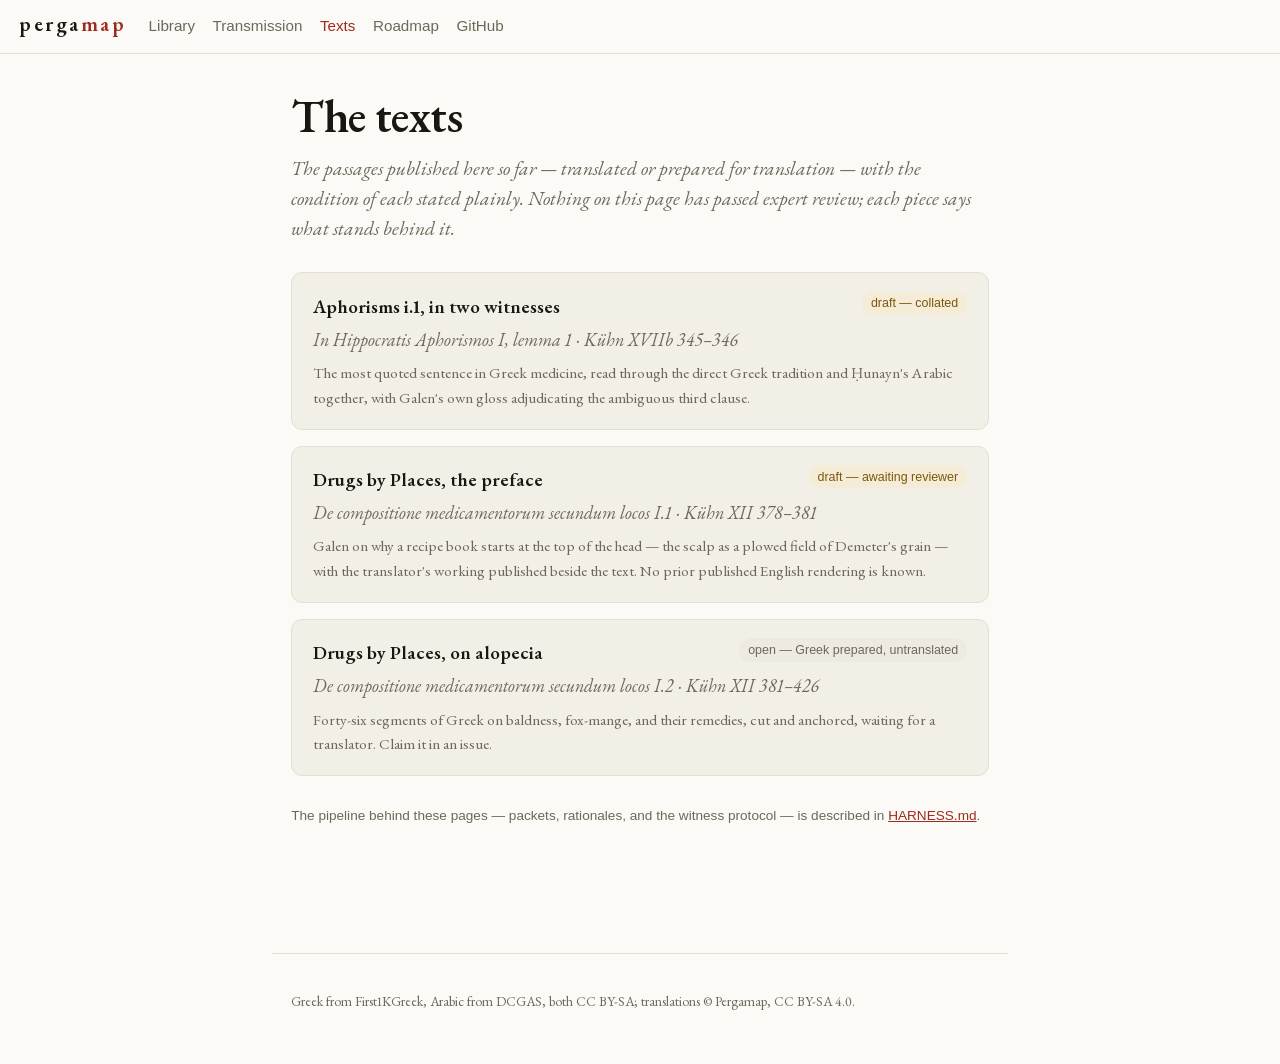
==== translations/index.html @ a263148e "The edition redesign: typography, the shelf, and one library (#21) * The edition redesign: EB Garamo" ====
<!DOCTYPE html>
<html lang="en">
<head>
<meta charset="utf-8">
<meta name="viewport" content="width=device-width, initial-scale=1">
<title>The texts — Pergamap</title>
<meta name="description" content="Every passage of Galen published on Pergamap: the collated Aphorisms verse and the source-pinned draft packets, each with its status stated plainly.">
<meta property="og:title" content="The texts — Pergamap">
<meta property="og:description" content="What has actually been translated here, and in what state.">
<meta property="og:type" content="website">
<meta property="og:site_name" content="Pergamap">
<link rel="canonical" href="https://pergamap.com/translations/">
<link rel="icon" href="/favicon.svg" type="image/svg+xml">
<link rel="stylesheet" href="../style.css">
</head>
<body>
<header class="site">
  <a class="brand" href="../index.html">Perga<span>map</span></a>
  <nav aria-label="Primary">
    <a href="../library.html">Library</a>
    <a href="../transmission.html">Transmission</a>
    <a href="index.html" class="here" aria-current="page">Texts</a>
    <a href="../roadmap.html">Roadmap</a>
    <a href="https://github.com/posix4e/pergamap">GitHub</a>
  </nav>
</header>
<main>
  <h1>The texts</h1>
  <p class="lead">The passages published here so far — translated or prepared for translation — with the condition of each stated plainly. Nothing on this page has passed expert review; each piece says what stands behind it.</p>

  <div class="textlist">
    <a class="textcard" href="aphorisms-1-1.html">
      <span class="chip partial">draft — collated</span>
      <h3>Aphorisms i.1, in two witnesses</h3>
      <span class="lat">In Hippocratis Aphorismos I, lemma 1 · Kühn XVIIb 345–346</span>
      <p>The most quoted sentence in Greek medicine, read through the direct Greek tradition and Ḥunayn's Arabic together, with Galen's own gloss adjudicating the ambiguous third clause.</p>
    </a>
    <a class="textcard" href="chunk.html?id=cml-1-1">
      <span class="chip partial">draft — awaiting reviewer</span>
      <h3>Drugs by Places, the preface</h3>
      <span class="lat">De compositione medicamentorum secundum locos I.1 · Kühn XII 378–381</span>
      <p>Galen on why a recipe book starts at the top of the head — the scalp as a plowed field of Demeter's grain — with the translator's working published beside the text. No prior published English rendering is known.</p>
    </a>
    <a class="textcard" href="chunk.html?id=cml-1-2">
      <span class="chip unknown">open — Greek prepared, untranslated</span>
      <h3>Drugs by Places, on alopecia</h3>
      <span class="lat">De compositione medicamentorum secundum locos I.2 · Kühn XII 381–426</span>
      <p>Forty-six segments of Greek on baldness, fox-mange, and their remedies, cut and anchored, waiting for a translator. Claim it in an issue.</p>
    </a>
  </div>

  <p class="crumb">The pipeline behind these pages — packets, rationales, and the witness protocol — is described in <a href="https://github.com/posix4e/pergamap/blob/main/HARNESS.md">HARNESS.md</a>.</p>
</main>
<footer class="site">
  <p>Greek from First1KGreek, Arabic from DCGAS, both CC BY-SA; translations © Pergamap, CC BY-SA 4.0.</p>
</footer>
</body>
</html>
---- style.css ----
@font-face {
  font-family: 'EB Garamond';
  font-style: normal;
  font-weight: 400;
  font-display: swap;
  src: url('assets/fonts/EBGaramond-400-greek-ext.woff2') format('woff2');
  unicode-range: U+1F00-1FFF;
}
@font-face {
  font-family: 'EB Garamond';
  font-style: normal;
  font-weight: 400;
  font-display: swap;
  src: url('assets/fonts/EBGaramond-400-greek.woff2') format('woff2');
  unicode-range: U+0370-0377, U+037A-037F, U+0384-038A, U+038C, U+038E-03A1, U+03A3-03FF;
}
@font-face {
  font-family: 'EB Garamond';
  font-style: normal;
  font-weight: 400;
  font-display: swap;
  src: url('assets/fonts/EBGaramond-400-latin-ext.woff2') format('woff2');
  unicode-range: U+0100-02BA, U+02BD-02C5, U+02C7-02CC, U+02CE-02D7, U+02DD-02FF, U+0304, U+0308, U+0329, U+1D00-1DBF, U+1E00-1E9F, U+1EF2-1EFF, U+2020, U+20A0-20AB, U+20AD-20C0, U+2113, U+2C60-2C7F, U+A720-A7FF;
}
@font-face {
  font-family: 'EB Garamond';
  font-style: normal;
  font-weight: 400;
  font-display: swap;
  src: url('assets/fonts/EBGaramond-400-latin.woff2') format('woff2');
  unicode-range: U+0000-00FF, U+0131, U+0152-0153, U+02BB-02BC, U+02C6, U+02DA, U+02DC, U+0304, U+0308, U+0329, U+2000-206F, U+20AC, U+2122, U+2191, U+2193, U+2212, U+2215, U+FEFF, U+FFFD;
}
@font-face {
  font-family: 'EB Garamond';
  font-style: normal;
  font-weight: 500;
  font-display: swap;
  src: url('assets/fonts/EBGaramond-500-greek-ext.woff2') format('woff2');
  unicode-range: U+1F00-1FFF;
}
@font-face {
  font-family: 'EB Garamond';
  font-style: normal;
  font-weight: 500;
  font-display: swap;
  src: url('assets/fonts/EBGaramond-500-greek.woff2') format('woff2');
  unicode-range: U+0370-0377, U+037A-037F, U+0384-038A, U+038C, U+038E-03A1, U+03A3-03FF;
}
@font-face {
  font-family: 'EB Garamond';
  font-style: normal;
  font-weight: 500;
  font-display: swap;
  src: url('assets/fonts/EBGaramond-500-latin-ext.woff2') format('woff2');
  unicode-range: U+0100-02BA, U+02BD-02C5, U+02C7-02CC, U+02CE-02D7, U+02DD-02FF, U+0304, U+0308, U+0329, U+1D00-1DBF, U+1E00-1E9F, U+1EF2-1EFF, U+2020, U+20A0-20AB, U+20AD-20C0, U+2113, U+2C60-2C7F, U+A720-A7FF;
}
@font-face {
  font-family: 'EB Garamond';
  font-style: normal;
  font-weight: 500;
  font-display: swap;
  src: url('assets/fonts/EBGaramond-500-latin.woff2') format('woff2');
  unicode-range: U+0000-00FF, U+0131, U+0152-0153, U+02BB-02BC, U+02C6, U+02DA, U+02DC, U+0304, U+0308, U+0329, U+2000-206F, U+20AC, U+2122, U+2191, U+2193, U+2212, U+2215, U+FEFF, U+FFFD;
}
@font-face {
  font-family: 'EB Garamond';
  font-style: normal;
  font-weight: 600;
  font-display: swap;
  src: url('assets/fonts/EBGaramond-600-greek-ext.woff2') format('woff2');
  unicode-range: U+1F00-1FFF;
}
@font-face {
  font-family: 'EB Garamond';
  font-style: normal;
  font-weight: 600;
  font-display: swap;
  src: url('assets/fonts/EBGaramond-600-greek.woff2') format('woff2');
  unicode-range: U+0370-0377, U+037A-037F, U+0384-038A, U+038C, U+038E-03A1, U+03A3-03FF;
}
@font-face {
  font-family: 'EB Garamond';
  font-style: normal;
  font-weight: 600;
  font-display: swap;
  src: url('assets/fonts/EBGaramond-600-latin-ext.woff2') format('woff2');
  unicode-range: U+0100-02BA, U+02BD-02C5, U+02C7-02CC, U+02CE-02D7, U+02DD-02FF, U+0304, U+0308, U+0329, U+1D00-1DBF, U+1E00-1E9F, U+1EF2-1EFF, U+2020, U+20A0-20AB, U+20AD-20C0, U+2113, U+2C60-2C7F, U+A720-A7FF;
}
@font-face {
  font-family: 'EB Garamond';
  font-style: normal;
  font-weight: 600;
  font-display: swap;
  src: url('assets/fonts/EBGaramond-600-latin.woff2') format('woff2');
  unicode-range: U+0000-00FF, U+0131, U+0152-0153, U+02BB-02BC, U+02C6, U+02DA, U+02DC, U+0304, U+0308, U+0329, U+2000-206F, U+20AC, U+2122, U+2191, U+2193, U+2212, U+2215, U+FEFF, U+FFFD;
}
@font-face {
  font-family: 'EB Garamond';
  font-style: italic;
  font-weight: 400;
  font-display: swap;
  src: url('assets/fonts/EBGaramond-400i-greek-ext.woff2') format('woff2');
  unicode-range: U+1F00-1FFF;
}
@font-face {
  font-family: 'EB Garamond';
  font-style: italic;
  font-weight: 400;
  font-display: swap;
  src: url('assets/fonts/EBGaramond-400i-greek.woff2') format('woff2');
  unicode-range: U+0370-0377, U+037A-037F, U+0384-038A, U+038C, U+038E-03A1, U+03A3-03FF;
}
@font-face {
  font-family: 'EB Garamond';
  font-style: italic;
  font-weight: 400;
  font-display: swap;
  src: url('assets/fonts/EBGaramond-400i-latin-ext.woff2') format('woff2');
  unicode-range: U+0100-02BA, U+02BD-02C5, U+02C7-02CC, U+02CE-02D7, U+02DD-02FF, U+0304, U+0308, U+0329, U+1D00-1DBF, U+1E00-1E9F, U+1EF2-1EFF, U+2020, U+20A0-20AB, U+20AD-20C0, U+2113, U+2C60-2C7F, U+A720-A7FF;
}
@font-face {
  font-family: 'EB Garamond';
  font-style: italic;
  font-weight: 400;
  font-display: swap;
  src: url('assets/fonts/EBGaramond-400i-latin.woff2') format('woff2');
  unicode-range: U+0000-00FF, U+0131, U+0152-0153, U+02BB-02BC, U+02C6, U+02DA, U+02DC, U+0304, U+0308, U+0329, U+2000-206F, U+20AC, U+2122, U+2191, U+2193, U+2212, U+2215, U+FEFF, U+FFFD;
}
@font-face {
  font-family: 'Amiri';
  font-style: normal;
  font-weight: 400;
  font-display: swap;
  src: url('assets/fonts/Amiri-400-arabic.woff2') format('woff2');
  unicode-range: U+0600-06FF, U+0750-077F, U+0870-088E, U+0890-0891, U+0897-08E1, U+08E3-08FF, U+200C-200E, U+2010-2011, U+204F, U+2E41, U+FB50-FDFF, U+FE70-FE74, U+FE76-FEFC, U+102E0-102FB, U+10E60-10E7E, U+10EC2-10EC4, U+10EFC-10EFF, U+1EE00-1EE03, U+1EE05-1EE1F, U+1EE21-1EE22, U+1EE24, U+1EE27, U+1EE29-1EE32, U+1EE34-1EE37, U+1EE39, U+1EE3B, U+1EE42, U+1EE47, U+1EE49, U+1EE4B, U+1EE4D-1EE4F, U+1EE51-1EE52, U+1EE54, U+1EE57, U+1EE59, U+1EE5B, U+1EE5D, U+1EE5F, U+1EE61-1EE62, U+1EE64, U+1EE67-1EE6A, U+1EE6C-1EE72, U+1EE74-1EE77, U+1EE79-1EE7C, U+1EE7E, U+1EE80-1EE89, U+1EE8B-1EE9B, U+1EEA1-1EEA3, U+1EEA5-1EEA9, U+1EEAB-1EEBB, U+1EEF0-1EEF1;
}
@font-face {
  font-family: 'Amiri';
  font-style: normal;
  font-weight: 700;
  font-display: swap;
  src: url('assets/fonts/Amiri-700-arabic.woff2') format('woff2');
  unicode-range: U+0600-06FF, U+0750-077F, U+0870-088E, U+0890-0891, U+0897-08E1, U+08E3-08FF, U+200C-200E, U+2010-2011, U+204F, U+2E41, U+FB50-FDFF, U+FE70-FE74, U+FE76-FEFC, U+102E0-102FB, U+10E60-10E7E, U+10EC2-10EC4, U+10EFC-10EFF, U+1EE00-1EE03, U+1EE05-1EE1F, U+1EE21-1EE22, U+1EE24, U+1EE27, U+1EE29-1EE32, U+1EE34-1EE37, U+1EE39, U+1EE3B, U+1EE42, U+1EE47, U+1EE49, U+1EE4B, U+1EE4D-1EE4F, U+1EE51-1EE52, U+1EE54, U+1EE57, U+1EE59, U+1EE5B, U+1EE5D, U+1EE5F, U+1EE61-1EE62, U+1EE64, U+1EE67-1EE6A, U+1EE6C-1EE72, U+1EE74-1EE77, U+1EE79-1EE7C, U+1EE7E, U+1EE80-1EE89, U+1EE8B-1EE9B, U+1EEA1-1EEA3, U+1EEA5-1EEA9, U+1EEAB-1EEBB, U+1EEF0-1EEF1;
}
:root {
  --bg: #fbfaf6;
  --bg2: #f2efe7;
  --text: #1a1713;
  --muted: #6f6759;
  --accent: #9e2b1e;
  --accent-soft: #f6e3dd;
  --border: #e4dfd2;
  --good: #2c6e49;
  --good-soft: #e2efe7;
  --warn: #7d570b;
  --warn-soft: #f5ecd7;
  --none: #9e2b1e;
  --none-soft: #f6e3dd;
  --unk: #6f6759;
  --unk-soft: #edeae1;
  --serif: 'EB Garamond', 'Iowan Old Style', Palatino, Georgia, serif;
  --sans: -apple-system, BlinkMacSystemFont, 'Segoe UI', Roboto, sans-serif;
  --arabic: 'Amiri', 'Geeza Pro', 'Noto Naskh Arabic', 'Times New Roman', serif;
}
@media (prefers-color-scheme: dark) {
  :root {
    --bg: #1b1916;
    --bg2: #232019;
    --text: #e9e4da;
    --muted: #a39c8f;
    --accent: #e0785f;
    --accent-soft: #3a241e;
    --border: #38332a;
    --good: #7fc8a0;
    --good-soft: #22352b;
    --warn: #e0b45f;
    --warn-soft: #382f1c;
    --none: #e0785f;
    --none-soft: #3a241e;
    --unk: #a39c8f;
    --unk-soft: #2a2822;
  }
}
* { box-sizing: border-box; }
body {
  margin: 0;
  background: var(--bg);
  color: var(--text);
  font-family: var(--serif);
  line-height: 1.62;
  font-size: 18px;
  font-variant-numeric: oldstyle-nums proportional-nums;
  -webkit-font-smoothing: antialiased;
}
header.site {
  border-bottom: 1px solid var(--border);
  padding: 0.9rem 1.2rem;
  display: flex; flex-wrap: wrap; align-items: baseline; gap: 0.4rem 1.4rem;
}
header.site .brand {
  font-family: var(--serif); font-weight: 600;
  letter-spacing: 0.12em; font-size: 1.3rem; line-height: 1;
  color: var(--text); text-decoration: none; text-transform: lowercase;
}
header.site .brand span { color: var(--accent); }
header.site nav { display: flex; flex-wrap: wrap; gap: 1.1rem; font-size: 0.95rem;
  font-family: var(--sans); }
header.site nav a { color: var(--muted); text-decoration: none; }
header.site nav a:hover, header.site nav a.here { color: var(--accent); }
a:focus-visible, button:focus-visible, input:focus-visible, summary:focus-visible {
  outline: 3px solid var(--accent); outline-offset: 3px;
}
main { max-width: 46rem; margin: 0 auto; padding: 2.2rem 1.2rem 4rem; }
main.wide { max-width: 72rem; }
h1 { font-size: clamp(2.1rem, 4.5vw, 2.9rem); font-weight: 600; line-height: 1.12; letter-spacing: -0.012em; margin: 0 0 0.7rem; text-wrap: balance; }
h2 { font-size: 1.45rem; font-weight: 600; line-height: 1.2; margin-top: 2.4rem; }
h3 { font-size: 1.1rem; }
a { color: var(--accent); }
p.lead { font-size: 1.22rem; font-style: italic; color: var(--muted); margin-top: 0; line-height: 1.55; text-wrap: pretty; }
.stats { display: grid; grid-template-columns: repeat(auto-fit, minmax(150px, 1fr)); gap: 0.8rem; margin: 1.8rem 0; }
.stat { background: var(--bg2); border: 1px solid var(--border); border-radius: 8px; padding: 0.9rem 1rem; }
.stat b { display: block; font-size: 1.7rem; line-height: 1.2; color: var(--accent); }
.stat span { font-size: 0.85rem; color: var(--muted);
  font-family: var(--sans); }
.card { background: var(--bg2); border: 1px solid var(--border); border-radius: 10px; padding: 1.2rem 1.4rem; margin: 1.4rem 0; }
.card h3 { margin-top: 0; }
.chip { display: inline-block; padding: 0.1rem 0.55rem; border-radius: 99px; font-size: 0.78rem;
  font-family: var(--sans); white-space: nowrap; }
.chip.none { background: var(--none-soft); color: var(--none); }
.chip.full { background: var(--good-soft); color: var(--good); }
.chip.partial { background: var(--warn-soft); color: var(--warn); }
.chip.unknown { background: var(--unk-soft); color: var(--unk); }
.conf { font-size: 0.72rem; color: var(--muted); font-family: var(--sans); }
/* corpus table */
.controls { display: flex; flex-wrap: wrap; gap: 0.6rem; margin: 1.2rem 0;
  font-family: var(--sans); }
.controls input[type=search] {
  flex: 1 1 220px; padding: 0.45rem 0.7rem; border: 1px solid var(--border); border-radius: 8px;
  background: var(--bg2); color: var(--text); font-size: 0.95rem;
}
.controls button {
  padding: 0.4rem 0.8rem; border: 1px solid var(--border); border-radius: 99px;
  background: var(--bg2); color: var(--muted); font-size: 0.85rem; cursor: pointer;
}
.controls button.on { background: var(--accent); border-color: var(--accent); color: var(--bg); }
.tablewrap { overflow: auto; max-height: 78vh; border: 1px solid var(--border); border-radius: 10px; }
table { border-collapse: collapse; width: 100%; min-width: 760px; font-size: 0.95rem; }
caption { text-align: left; padding: 0.7rem 0.9rem; color: var(--muted); background: var(--bg2);
  font-family: var(--sans); font-size: 0.85rem; }
th { position: sticky; top: 0; z-index: 2; text-align: left; font-family: var(--sans);
  font-size: 0.78rem; text-transform: uppercase; letter-spacing: 0.05em; color: var(--muted);
  padding: 0.7rem 0.9rem; border-bottom: 1px solid var(--border); background: var(--bg2); }
td { padding: 0.65rem 0.9rem; border-bottom: 1px solid var(--border); vertical-align: top; font-variant-numeric: tabular-nums lining-nums; }
tr:last-child td { border-bottom: none; }
tr.catalogue-highlight td { background: var(--accent-soft); }
td .lat { color: var(--muted); font-style: italic; font-size: 0.88rem; }
td .ref { color: var(--muted); font-size: 0.82rem; display: block; margin-top: 0.15rem; }
.bbaw-other { min-width: 22rem; color: var(--muted); font-size: 0.82rem; }
/* translation page */
.pair { display: grid; grid-template-columns: 1fr 1fr; gap: 1.2rem 2rem; margin: 1.6rem 0; }
@media (max-width: 720px) { .pair { grid-template-columns: 1fr; } }
.grc { font-size: 1.02rem; line-height: 1.75; }
.grc .kp { color: var(--accent); font-size: 0.75rem; font-family: var(--sans); user-select: none; }
.eng { line-height: 1.7; }
.notes li { margin-bottom: 0.7rem; }
.crumb { font-size: 0.85rem; color: var(--muted);
  font-family: var(--sans); }
footer.site { border-top: 1px solid var(--border); margin-top: 3rem; padding: 1.4rem 1.2rem 2.4rem;
  color: var(--muted); font-size: 0.85rem; max-width: 46rem; margin-left: auto; margin-right: auto; }
.notice { border-left: 3px solid var(--accent); padding: 0.2rem 0 0.2rem 1rem; color: var(--muted); margin: 1.6rem 0; }
.medical-warning { background: var(--warn-soft); border-color: var(--warn); color: var(--text); padding: 0.65rem 1rem; }
.medical-warning p { margin: 0; }
.error { color: var(--none); }
.feature { background: var(--bg2); border: 1px solid var(--border); border-radius: 12px; padding: 1.4rem 1.6rem; margin: 2rem 0; }
.feature-kicker { font-family: var(--sans);
  font-size: 0.78rem; text-transform: uppercase; letter-spacing: 0.08em; color: var(--accent); margin: 0 0 0.2rem; }
.feature-h { margin: 0 0 0.7rem; font-size: 1.4rem; line-height: 1.25; }
.feature p { margin: 0.6rem 0 0; }
details.trace { margin: 0.4rem 0 0; font-size: 0.88rem; color: var(--muted); }
details.trace summary { cursor: pointer; color: var(--accent);
  font-family: var(--sans); font-size: 0.8rem; }
details.trace div { border-left: 3px solid var(--border); padding: 0.3rem 0 0.3rem 0.9rem;
  margin-top: 0.4rem; white-space: pre-wrap; }
.eng .todo { color: var(--muted); font-style: italic; }
.seg-note { font-size: 0.88rem; color: var(--muted); margin-top: 0.4rem; }
.witnesses { display: grid; grid-template-columns: 1fr 1fr; gap: 1.2rem 1.6rem; margin: 1.6rem 0; }
@media (max-width: 720px) { .witnesses { grid-template-columns: 1fr; } }
.wit { background: var(--bg2); border: 1px solid var(--border); border-radius: 10px; padding: 1rem 1.2rem; }
.wit h3 { margin: 0 0 0.2rem; font-size: 1rem; }
.wit .prov, .prov { font-size: 0.8rem; color: var(--muted);
  font-family: var(--sans); margin-bottom: 0.7rem; }
.grc, .ara { font-size: 1.12rem; line-height: 1.8; }
.ara { font-size: 1.28rem; line-height: 2.05; }
[lang="ar"] { font-family: var(--arabic); }
.ara { direction: rtl; text-align: right; font-family: var(--arabic); }
.translit { font-size: 0.9rem; color: var(--muted); font-style: italic; margin-top: 0.5rem; line-height: 1.6; }
.verdict { background: var(--accent-soft); border-left: 3px solid var(--accent); border-radius: 0 8px 8px 0; padding: 1rem 1.2rem; margin: 1.8rem 0; }
.translation-label { margin-bottom: 0.3rem; }
.eng-final { font-size: 1.25rem; line-height: 1.7; margin: 0.4rem 0; }
.crux { background: var(--good-soft); border: 1px solid var(--border); border-radius: 10px; padding: 1rem 1.2rem; margin: 1.4rem 0; }
.crux b { color: var(--good); }

/* transmission map */
main.map-page { max-width: 92rem; }
.map-page > h1 { font-size: clamp(2.35rem, 5vw, 4.6rem); max-width: 13ch; letter-spacing: -0.035em; }
.map-page > .lead { max-width: 65rem; }
.eyebrow, .context-relation {
  margin: 0 0 0.35rem; color: var(--accent); font: 700 0.72rem/1.3 var(--sans);
  letter-spacing: 0.11em; text-transform: uppercase;
}
.map-stats { max-width: 68rem; }
.map-key {
  display: flex; flex-wrap: wrap; gap: 0.65rem 1.35rem; align-items: center; margin: 1.2rem 0 1.8rem;
  color: var(--muted); font: 0.78rem/1.4 var(--sans);
}
.map-key span { display: inline-flex; align-items: center; gap: 0.45rem; }
.key-line { width: 2.2rem; border-top: 2px solid var(--accent); }
.key-line.uncertainty { border-top-style: dashed; }
.key-line.influence { border-top-style: dashed; border-color: var(--muted); }
.key-dot { width: 0.65rem; height: 0.65rem; border-radius: 50%; background: var(--good); }
.map-explorer {
  margin: 2rem 0 3.5rem; border: 1px solid var(--border); border-radius: 16px; background: var(--bg2); overflow: hidden;
  box-shadow: 0 18px 60px color-mix(in srgb, var(--text) 7%, transparent);
}
.map-controls {
  display: grid; grid-template-columns: minmax(15rem, 1fr) minmax(15rem, 1.2fr); gap: 0.55rem 1.5rem; align-items: end;
  padding: 1.2rem 1.35rem; border-bottom: 1px solid var(--border); background: var(--bg);
}
.map-controls h2 { margin: 0; }
.map-controls p { margin: 0.2rem 0 0; }
.search-label { color: var(--muted); font: 600 0.78rem/1.2 var(--sans); }
.map-controls input[type=search] {
  grid-column: 2; width: 100%; padding: 0.68rem 0.8rem; border: 1px solid var(--border); border-radius: 9px;
  background: var(--bg2); color: var(--text); font-size: 1rem;
}
.controls.compact { grid-column: 1 / -1; margin: 0.35rem 0 0; }
.map-workspace { display: grid; grid-template-columns: minmax(16rem, 20rem) minmax(0, 1fr); min-height: 42rem; }
.map-index { border-right: 1px solid var(--border); background: var(--bg); }
.map-list { max-height: 52rem; overflow-y: auto; padding: 0.65rem; scrollbar-color: var(--border) transparent; }
.map-list-item {
  display: block; width: 100%; padding: 0.72rem 0.75rem; border: 1px solid transparent; border-radius: 9px; text-align: left;
  background: transparent; color: var(--text); cursor: pointer; font: inherit;
}
.map-list-item:hover { background: var(--bg2); border-color: var(--border); }
.map-list-item.selected { background: var(--accent-soft); border-color: color-mix(in srgb, var(--accent) 38%, var(--border)); }
.map-list-item strong { display: block; font-size: 0.92rem; line-height: 1.25; }
.map-list-latin { display: block; margin-top: 0.12rem; color: var(--muted); font-size: 0.78rem; font-style: italic; line-height: 1.3; }
.map-list-badges { display: flex; flex-wrap: wrap; gap: 0.3rem; margin-top: 0.45rem; }
.mini-badge, .local-marker {
  display: inline-flex; width: fit-content; padding: 0.08rem 0.42rem; border-radius: 99px; color: var(--muted); background: var(--unk-soft);
  font: 600 0.65rem/1.4 var(--sans);
}
.mini-badge.arabic { color: var(--accent); background: var(--accent-soft); }
.mini-badge.later { color: var(--good); background: var(--good-soft); }
.mini-badge.quiet { font-weight: 400; }
.empty-map { padding: 0.8rem; color: var(--muted); font-size: 0.9rem; }
.map-branch { min-width: 0; padding: 1.35rem; }
.branch-heading { display: flex; justify-content: space-between; gap: 1rem 2rem; align-items: flex-start; }
.branch-heading h2 { margin: 0; font-size: clamp(1.45rem, 3vw, 2.15rem); }
.branch-subtitle { margin: 0.35rem 0 0; color: var(--muted); font-style: italic; }
.branch-links, .detail-links { display: flex; flex-wrap: wrap; gap: 0.45rem 0.75rem; }
.branch-links { justify-content: flex-end; }
.branch-links a, .detail-links a {
  display: inline-flex; padding: 0.32rem 0.58rem; border: 1px solid var(--border); border-radius: 7px; background: var(--bg);
  font: 600 0.72rem/1.35 var(--sans); text-decoration: none;
}
.transmission-caveat {
  margin: 1.15rem 0 0; padding: 0.75rem 0.9rem; border-left: 4px solid var(--warn); border-radius: 0 8px 8px 0;
  background: var(--warn-soft); color: var(--text); font-size: 0.84rem; line-height: 1.5;
}
.tree-stages {
  display: grid; grid-template-columns: minmax(8rem, 0.75fr) minmax(9rem, 0.9fr) minmax(14rem, 1.35fr) minmax(10rem, 1fr);
  grid-template-areas: "source composition tradition empty" "source composition arabic later";
  gap: 1.1rem 1.25rem; margin-top: 1.7rem; align-items: start;
}
.tree-stage { position: relative; min-width: 0; }
.stage-source { grid-area: source; }
.stage-composition { grid-area: composition; align-self: stretch; }
.stage-tradition { grid-area: tradition; }
.stage-arabic { grid-area: arabic; }
.stage-later { grid-area: later; }
.stage-composition::before, .stage-tradition::before, .stage-arabic::before, .stage-later::before {
  content: ""; position: absolute; left: -1.25rem; top: 2.5rem; width: 1.25rem; border-top: 2px solid var(--accent);
}
.stage-composition::after {
  content: ""; position: absolute; right: -0.65rem; top: 2.5rem; height: calc(50% + 1.25rem); border-right: 2px solid var(--accent);
}
.stage-tradition::before, .stage-arabic::before { left: -1.9rem; width: 1.9rem; }
.stage-arabic::before { border-top-style: dashed; }
.tree-stage > header { min-height: 3.5rem; padding-bottom: 0.7rem; border-bottom: 1px solid var(--border); }
.tree-stage > header span { display: block; color: var(--muted); font: 0.68rem/1.2 var(--sans); }
.tree-stage > header b { font-size: 0.93rem; }
.tree-nodes { position: relative; display: grid; gap: 0.72rem; padding-top: 0.85rem; }
.tree-nodes:has(.tree-node:nth-child(2))::before {
  content: ""; position: absolute; left: -0.52rem; top: 1.55rem; bottom: 1.55rem; border-left: 1px solid var(--accent);
}
.tree-node {
  position: relative; display: flex; flex-direction: column; gap: 0.2rem; width: 100%; min-height: 6.4rem; padding: 0.78rem;
  border: 1px solid var(--border); border-radius: 10px; text-align: left; background: var(--bg); color: var(--text); cursor: pointer;
  font: inherit; box-shadow: 0 4px 18px color-mix(in srgb, var(--text) 5%, transparent);
}
.tree-node::before { content: ""; position: absolute; left: -0.53rem; top: 50%; width: 0.53rem; border-top: 1px solid var(--accent); }
.tree-node:hover { border-color: var(--accent); transform: translateY(-1px); }
.tree-node.selected { border-color: var(--accent); box-shadow: 0 0 0 2px var(--accent-soft); }
.tree-node.arabic { border-left: 4px solid var(--accent); }
.tree-node.route-uncertain { border-top-style: dashed; border-right-style: dashed; border-bottom-style: dashed; }
.tree-node.route-uncertain::before { border-top-style: dashed; }
.tree-node.hebrew { border-left: 4px solid var(--warn); }
.tree-node.latin { border-left: 4px solid var(--good); }
.tree-node.english, .tree-node.german, .tree-node.multilingual { border-left: 4px solid var(--muted); }
.tree-relation { color: var(--accent); font: 700 0.63rem/1.2 var(--sans); text-transform: uppercase; letter-spacing: 0.06em; }
.tree-node strong { font-size: 0.92rem; line-height: 1.25; }
.tree-subtitle { color: var(--muted); font-size: 0.74rem; line-height: 1.3; }
.tree-route {
  margin-top: 0.25rem; padding: 0.3rem 0.4rem; border-radius: 5px; background: var(--accent-soft); color: var(--accent);
  font: 700 0.65rem/1.35 var(--sans);
}
.local-marker { margin-top: auto; color: var(--good); background: var(--good-soft); }
.tree-empty { margin: 0; padding: 0.78rem; border: 1px dashed var(--border); border-radius: 10px; color: var(--muted); font-size: 0.76rem; line-height: 1.4; }
.node-detail {
  display: grid; grid-template-columns: minmax(11rem, 0.7fr) minmax(18rem, 1.6fr) minmax(12rem, 1fr); gap: 0.7rem 1.2rem;
  margin-top: 1.5rem; padding: 1rem 1.15rem; border: 1px solid var(--border); border-radius: 11px; background: var(--bg);
}
.node-detail .eyebrow { grid-column: 1; margin: 0; }
.node-detail h3 { grid-column: 1; margin: 0; }
.node-detail > p:not(.eyebrow) { grid-column: 2; grid-row: 1 / span 2; margin: 0; color: var(--muted); font-size: 0.88rem; }
.node-detail .detail-links { grid-column: 3; grid-row: 1 / span 2; align-content: start; }
.detail-primary { color: var(--bg) !important; background: var(--accent) !important; border-color: var(--accent) !important; }
.context-grid { display: grid; grid-template-columns: repeat(4, minmax(0, 1fr)); gap: 0.85rem; margin: 1.2rem 0 2.5rem; }
.context-card { position: relative; padding: 1rem 1.05rem 1.1rem; border: 1px dashed var(--muted); border-radius: 11px; background: var(--bg2); }
.context-card::before { content: ""; display: block; width: 2.4rem; margin: -1.15rem 0 0.8rem; border-top: 2px dashed var(--muted); }
.context-card h3 { margin: 0; }
.context-card p { font-size: 0.86rem; }
.context-card .context-date { margin: 0.25rem 0 0.65rem; color: var(--muted); font: 0.72rem/1.4 var(--sans); }
.source-grid { display: grid; grid-template-columns: repeat(auto-fit, minmax(15rem, 1fr)); gap: 0.65rem; margin-top: 1rem; }
.source-card { display: flex; flex-direction: column; padding: 0.8rem 0.9rem; border: 1px solid var(--border); border-radius: 9px; background: var(--bg2); text-decoration: none; }
.source-card:hover { border-color: var(--accent); }
.source-card strong { color: var(--text); font-size: 0.84rem; line-height: 1.35; }
.source-card span { margin-top: 0.25rem; color: var(--muted); font: 0.7rem/1.35 var(--sans); }

@media (max-width: 1100px) {
  .tree-stages { grid-template-columns: minmax(0, 1fr); grid-template-areas: "source" "composition" "tradition" "arabic" "later"; gap: 1rem; }
  .stage-composition::after { display: none; }
  .stage-composition::before, .stage-tradition::before, .stage-arabic::before, .stage-later::before {
    left: 1rem; top: -1rem; width: 0; height: 1rem; border-top: 0; border-left: 2px solid var(--accent);
  }
  .stage-arabic::before { border-left-style: dashed; }
  .context-grid { grid-template-columns: repeat(2, minmax(0, 1fr)); }
  .node-detail { grid-template-columns: 1fr 2fr; }
  .node-detail .detail-links { grid-column: 1 / -1; grid-row: auto; }
}
@media (max-width: 760px) {
  main.map-page { padding-top: 1.5rem; }
  .map-controls { grid-template-columns: 1fr; }
  .search-label, .map-controls input[type=search] { grid-column: 1; }
  .map-workspace { grid-template-columns: minmax(0, 1fr); }
  .map-index { border-right: 0; border-bottom: 1px solid var(--border); }
  .map-list { display: flex; gap: 0.5rem; max-height: none; overflow-x: auto; }
  .map-list-item { flex: 0 0 14rem; }
  .branch-heading { display: block; }
  .branch-links { justify-content: flex-start; margin-top: 0.8rem; }
  .node-detail { grid-template-columns: minmax(0, 1fr); }
  .node-detail .eyebrow, .node-detail h3, .node-detail > p:not(.eyebrow), .node-detail .detail-links { grid-column: 1; grid-row: auto; }
  .context-grid { grid-template-columns: 1fr; }
}

/* ---- reading apparatus: Kuhn anchors live in the margin on wide screens ---- */
.kp { color: var(--accent); font-family: var(--sans); font-variant-numeric: tabular-nums lining-nums; }
@media (min-width: 1180px) {
  main.apparatus { max-width: 52rem; }
  main.apparatus .pair, main.apparatus .grc { position: relative; }
  main.apparatus .kp {
    position: absolute; left: -5.6rem; width: 4.6rem; text-align: right;
    font-size: 0.72rem; letter-spacing: 0.02em; padding-top: 0.35em; user-select: none;
  }
}

/* ---- rubricated initial ---- */
.dropcap::first-letter {
  float: left; font-size: 3.1em; line-height: 0.82; padding: 0.04em 0.1em 0 0;
  color: var(--accent); font-weight: 500;
}

/* ---- asterismos divider ---- */
.divider { border: 0; margin: 2.6rem auto 2.2rem; text-align: center; }
.divider::before { content: "\2042"; color: var(--muted); font-size: 1.1rem; letter-spacing: 0.4em; }

/* ---- the shelf: one spine per work ---- */
.shelf-wrap { margin: 2rem 0 0.6rem; }
@media (min-width: 1080px) {
  .shelf-wrap { margin-left: -6rem; margin-right: -6rem; }
}
.shelf {
  display: flex; align-items: flex-end; gap: 2px; flex-wrap: wrap;
  padding: 0 0.2rem 0.55rem; border-bottom: 3px solid var(--text); min-height: 96px;
}
.spine {
  display: inline-block; width: 6px; border-radius: 1.5px 1.5px 0 0;
  background: var(--unk); opacity: 0.92; cursor: pointer;
  transition: transform 120ms ease, opacity 120ms ease;
}
.spine.none { background: var(--accent); }
.spine.partial { background: var(--warn); }
.spine.full { background: var(--good); }
.spine.unknown { background: var(--unk); opacity: 0.78; }
.spine:hover, .spine:focus-visible { transform: translateY(-5px); opacity: 1; }
.shelf-legend {
  display: flex; flex-wrap: wrap; gap: 0.4rem 1.3rem; margin-top: 0.7rem;
  color: var(--muted); font-family: var(--sans); font-size: 0.82rem;
}
.shelf-legend span { display: inline-flex; align-items: center; gap: 0.45rem; }
.shelf-legend i { width: 0.62rem; height: 0.62rem; border-radius: 2px; }
.shelf-legend .k-none { background: var(--accent); }
.shelf-legend .k-partial { background: var(--warn); }
.shelf-legend .k-full { background: var(--good); }
.shelf-legend .k-unknown { background: var(--unk); opacity: 0.78; }
.shelf-caption { margin-top: 1rem; font-size: 1.05rem; }
.shelf-caption b { color: var(--accent); font-weight: 600; }

/* ---- library view tabs ---- */
.viewtabs {
  display: flex; flex-wrap: wrap; gap: 0.4rem; margin: 1.4rem 0 1.6rem;
  border-bottom: 1px solid var(--border); font-family: var(--sans);
}
.viewtabs a {
  padding: 0.5rem 0.95rem 0.6rem; color: var(--muted); text-decoration: none;
  border: 1px solid transparent; border-bottom: 0; border-radius: 9px 9px 0 0;
  font-size: 0.95rem; margin-bottom: -1px;
}
.viewtabs a:hover { color: var(--accent); }
.viewtabs a[aria-current="true"] {
  color: var(--accent); background: var(--bg); border-color: var(--border);
  border-bottom: 1px solid var(--bg); font-weight: 600;
}
.view[hidden] { display: none; }

/* ---- texts index ---- */
.textlist { display: grid; gap: 1rem; margin: 1.8rem 0; }
.textcard {
  display: block; padding: 1.15rem 1.3rem; border: 1px solid var(--border); border-radius: 11px;
  background: var(--bg2); text-decoration: none; color: var(--text);
}
.textcard:hover { border-color: var(--accent); }
.textcard h3 { margin: 0 0 0.15rem; font-size: 1.18rem; }
.textcard .lat { font-style: italic; color: var(--muted); }
.textcard p { margin: 0.45rem 0 0; color: var(--muted); font-size: 0.95rem; }
.textcard .chip { float: right; margin-left: 0.8rem; }

/* ---- colophon ---- */
.colophon {
  margin-top: 1.1rem; padding-top: 1rem; border-top: 1px solid var(--border);
  font-family: var(--serif); font-style: italic; font-size: 0.92rem;
}
.colophon::before { content: "\2766"; font-style: normal; color: var(--accent); margin-right: 0.55rem; }

@media (prefers-reduced-motion: reduce) {
  .spine { transition: none; }
  .spine:hover, .spine:focus-visible, .tree-node:hover { transform: none; }
}

/* zcorner (unlisted working page) */
.locus { border-top: 1px solid var(--border); padding-top: 1.2rem; margin-top: 1.8rem; }
.locus h3 { margin: 0 0 0.2rem; }
.ask { background: var(--bg2); border-radius: 8px; padding: 0.7rem 1rem; font-size: 0.95rem; font-family: var(--sans); }
.tag { font-family: var(--sans); font-size: 0.75rem; text-transform: uppercase; letter-spacing: 0.08em; color: var(--accent); }
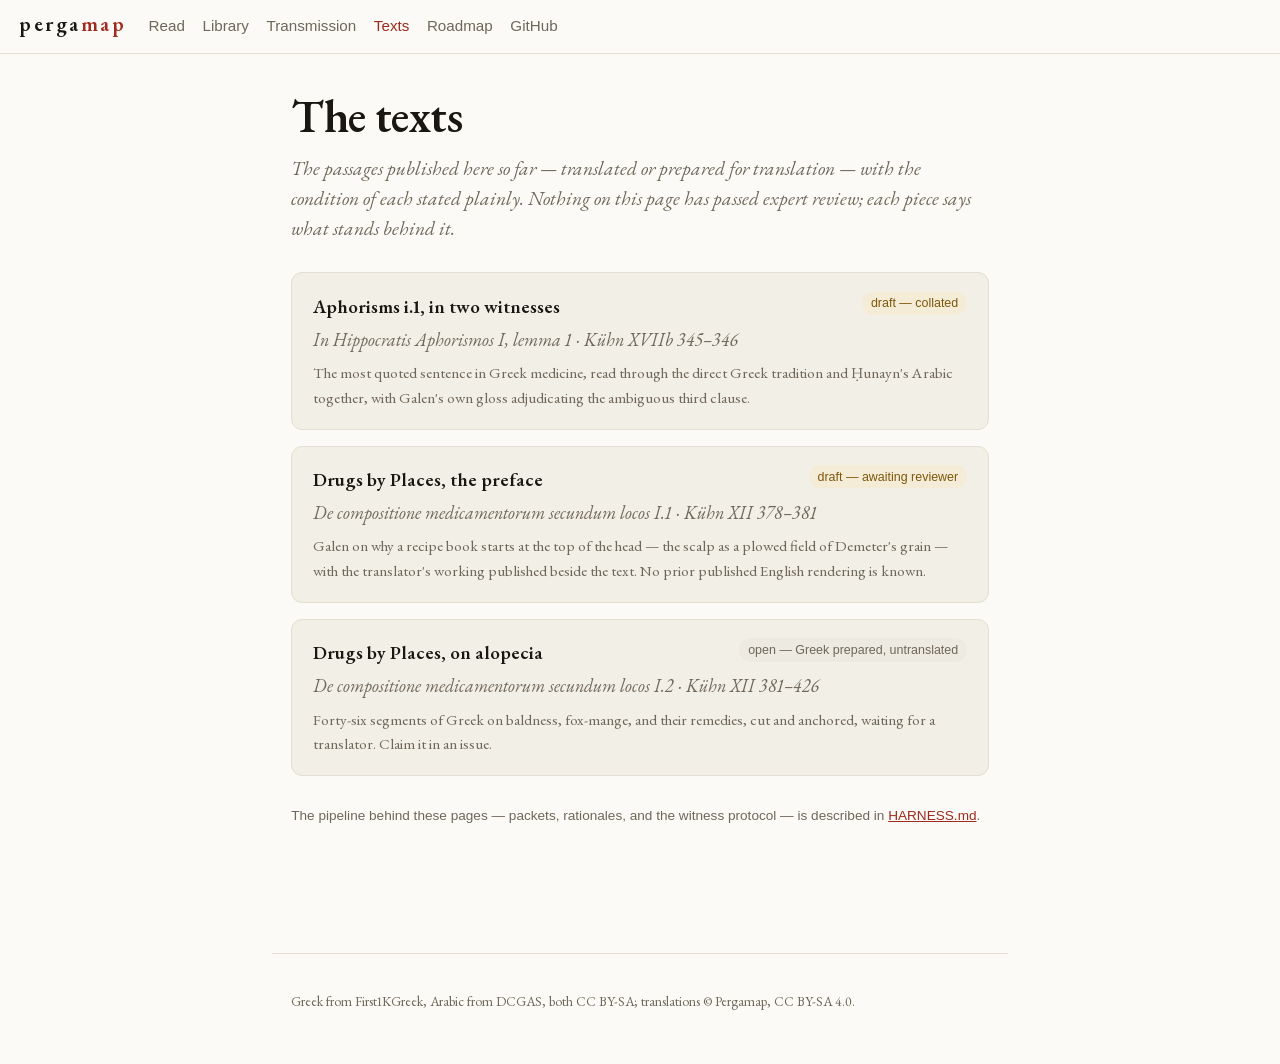
==== commit be3adc4e: "Read it yourself: four cards that make you guess before they tell you The project has had no way for" ====
--- a/translations/index.html
+++ b/translations/index.html
@@ -17,6 +17,7 @@
 <header class="site">
   <a class="brand" href="../index.html">Perga<span>map</span></a>
   <nav aria-label="Primary">
+    <a href="../read.html">Read</a>
     <a href="../library.html">Library</a>
     <a href="../transmission.html">Transmission</a>
     <a href="index.html" class="here" aria-current="page">Texts</a>
--- a/style.css
+++ b/style.css
@@ -563,3 +563,20 @@
 .locus h3 { margin: 0 0 0.2rem; }
 .ask { background: var(--bg2); border-radius: 8px; padding: 0.7rem 1rem; font-size: 0.95rem; font-family: var(--sans); }
 .tag { font-family: var(--sans); font-size: 0.75rem; text-transform: uppercase; letter-spacing: 0.08em; color: var(--accent); }
+
+/* read: guess-then-reveal cards */
+.choices { margin: 1.1rem 0; display: grid; gap: 0.5rem; }
+button.choice, .choice.shown { display: block; width: 100%; text-align: left; font-family: var(--sans);
+  font-size: 0.94rem; padding: 0.7rem 0.9rem; border: 1px solid var(--border); border-radius: 8px;
+  background: var(--bg); color: var(--text); }
+button.choice { cursor: pointer; }
+button.choice:hover, button.choice:focus-visible { border-color: var(--accent); background: var(--bg2); }
+.choice.shown.picked { border-width: 2px; }
+.choice.shown.picked.tone-full { border-color: var(--good); background: var(--good-soft); }
+.choice.shown.picked.tone-partial { border-color: var(--warn); background: var(--warn-soft); }
+.choice.shown.picked.tone-none { border-color: var(--none); background: var(--none-soft); }
+.choice.shown b { display: block; font-weight: 500; margin-bottom: 0.3rem; }
+.choice.shown .crumb { margin: 0.4rem 0 0; }
+.choice.shown .chip { float: right; margin-left: 0.6rem; }
+a.chip, button.chip { cursor: pointer; display: inline-block; margin: 0 0.4rem 0.4rem 0;
+  border: 1px solid currentColor; background: none; text-decoration: none; }
